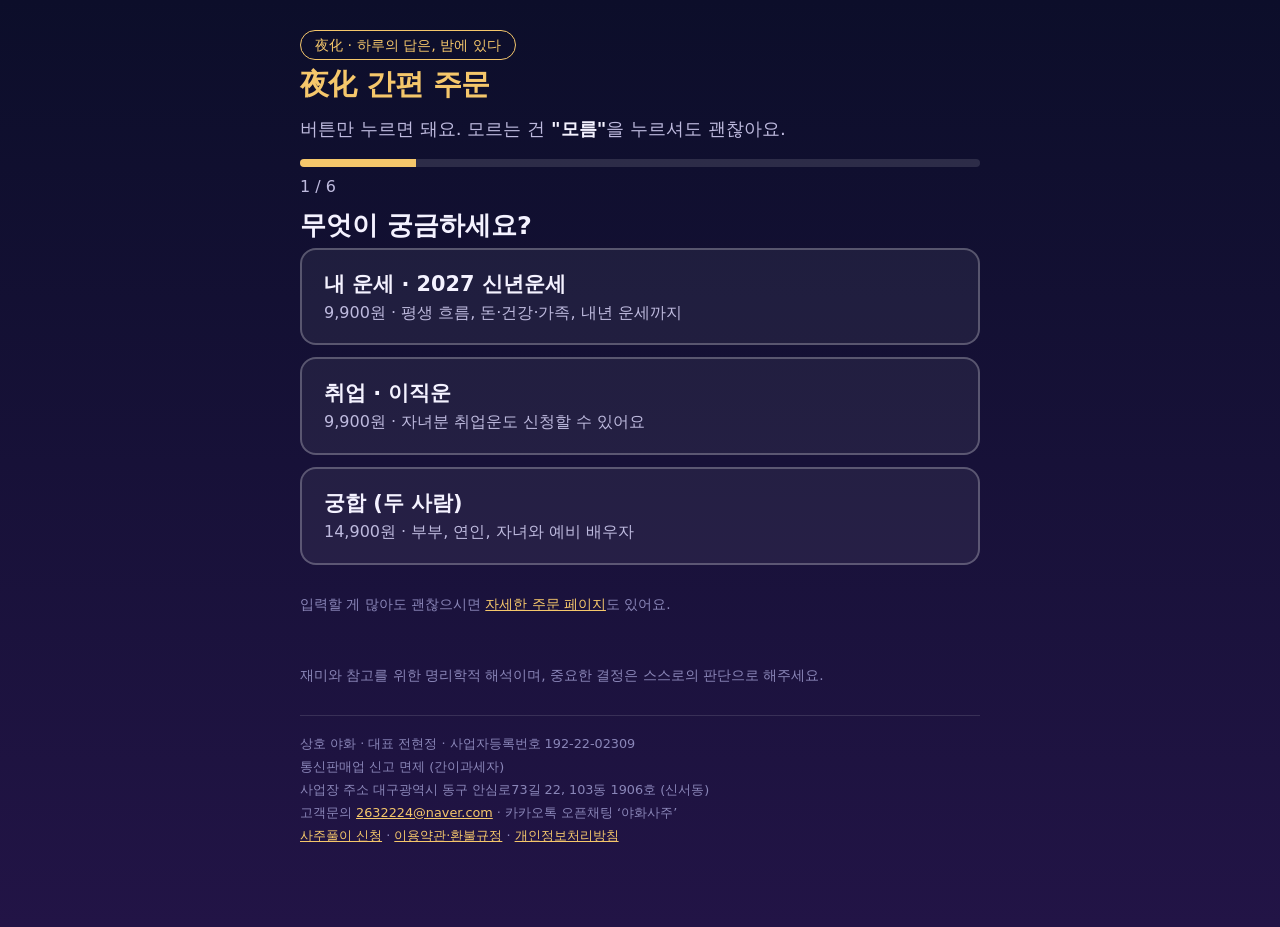
==== easy.html @ 528f25e6 "간편 주문 페이지 (버튼형, 큰 글씨, 이메일 선택) Co-Authored-By: Claude Opus 5.5 <noreply@anthropic.com> Claude-Session" ====
<!doctype html>
<html lang="ko">
<head>
<meta charset="utf-8">
<meta name="viewport" content="width=device-width,initial-scale=1">
<title>夜化 간편 주문 · 야화</title>
<meta name="description" content="버튼만 눌러서 끝내는 夜化 사주풀이 간편 주문">
<link rel="stylesheet" href="style.css">
<style>
main{padding-top:28px;font-size:1.15rem}
h1{font-size:1.8rem}
.q{font-size:1.6rem;font-weight:800;color:var(--text);margin:8px 0 4px;line-height:1.4}
.hint{color:var(--sub);font-size:1.05rem;margin:0 0 14px}
.bar{height:8px;border-radius:99px;background:rgba(255,255,255,.12);margin:14px 0 6px;overflow:hidden}
.bar i{display:block;height:100%;background:var(--gold);width:0;transition:width .3s}
.stepno{color:var(--sub);font-size:1rem}
.pick{display:flex;flex-direction:column;gap:12px}
.pick button{font:inherit;font-size:1.3rem;font-weight:800;text-align:left;padding:20px 22px;border-radius:16px;border:2px solid rgba(255,255,255,.25);background:rgba(255,255,255,.06);color:var(--text);cursor:pointer;line-height:1.35}
.pick button small{display:block;font-size:1rem;font-weight:400;color:var(--sub);margin-top:4px}
.pick button.on{background:var(--gold);color:#1a1440;border-color:var(--gold)}
.pick button.on small{color:#3a2f60}
.two{flex-direction:row}.two button{flex:1;text-align:center}
.big-in{width:100%;font:inherit;font-size:1.35rem;padding:16px;border-radius:14px;border:2px solid rgba(255,255,255,.3);background:rgba(255,255,255,.08);color:var(--text);margin-bottom:12px}
select.big-in option{color:#111}
textarea.big-in{min-height:110px}
.nav{display:flex;gap:10px;margin-top:22px}
.nav button{font:inherit;font-size:1.3rem;font-weight:800;padding:18px;border-radius:16px;border:0;cursor:pointer}
.nav .back{flex:0 0 32%;background:rgba(255,255,255,.12);color:var(--text)}
.nav .next{flex:1;background:var(--gold);color:#1a1440}
.agree{border:2px solid rgba(255,255,255,.25);border-radius:16px;padding:16px 18px}
.agree .all{display:flex;gap:12px;align-items:center;font-size:1.3rem;font-weight:800;color:var(--text);cursor:pointer}
.agree input{width:28px;height:28px;accent-color:#f5c76b;flex:0 0 auto}
.agree ul{margin:12px 0 0;padding-left:1.1em;font-size:1rem}
.err{font-size:1.1rem;text-align:center}
.step{display:none}.step.show{display:block}
.pay{font-size:1.25rem;line-height:1.8}
</style>
</head>
<body>
<main>
  <span class="tag">夜化 · 하루의 답은, 밤에 있다</span>
  <h1>夜化 간편 주문</h1>
  <p style="margin:4px 0 0">버튼만 누르면 돼요. 모르는 건 <strong>"모름"</strong>을 누르셔도 괜찮아요.</p>
  <div class="bar"><i id="bar"></i></div>
  <div class="stepno" id="stepno"></div>

  <!-- 1. 상품 -->
  <section class="step" data-k="prod">
    <div class="q">무엇이 궁금하세요?</div>
    <div class="pick" data-name="prod">
      <button type="button" data-v="종합운">내 운세 · 2027 신년운세<small>9,900원 · 평생 흐름, 돈·건강·가족, 내년 운세까지</small></button>
      <button type="button" data-v="취업·이직운">취업 · 이직운<small>9,900원 · 자녀분 취업운도 신청할 수 있어요</small></button>
      <button type="button" data-v="궁합">궁합 (두 사람)<small>14,900원 · 부부, 연인, 자녀와 예비 배우자</small></button>
    </div>
  </section>

  <!-- 2. 이름·성별 -->
  <section class="step" data-k="me">
    <div class="q" id="meQ">풀이 받으실 분은 누구세요?</div>
    <p class="hint">이름 대신 별명도 좋아요. (예: 큰딸, 순이)</p>
    <input class="big-in" id="nick" maxlength="20" placeholder="이름 또는 별명">
    <div class="pick two" data-name="gender">
      <button type="button" data-v="F">여자</button>
      <button type="button" data-v="M">남자</button>
    </div>
  </section>

  <!-- 3. 생년월일 -->
  <section class="step" data-k="birth">
    <div class="q" id="birthQ">태어난 날을 골라주세요</div>
    <select class="big-in" id="by"></select>
    <div class="inline"><select class="big-in" id="bm"></select><select class="big-in" id="bd"></select></div>
    <div class="pick" data-name="cal">
      <button type="button" data-v="solar">양력이에요</button>
      <button type="button" data-v="lunar">음력이에요</button>
      <button type="button" data-v="unknown">잘 모르겠어요<small>괜찮아요. 오픈채팅에서 같이 확인해 드려요</small></button>
    </div>
  </section>

  <!-- 4. 시간 -->
  <section class="step" data-k="time">
    <div class="q" id="timeQ">태어난 시간을 아세요?</div>
    <p class="hint">몰라도 풀이할 수 있어요.</p>
    <select class="big-in" id="hour"></select>
  </section>

  <!-- 5~7. 궁합 상대 -->
  <section class="step" data-k="p_me" data-gung>
    <div class="q">상대방은 누구세요?</div>
    <input class="big-in" id="pnick" maxlength="20" placeholder="예) 남편, 남자친구, 사위">
    <div class="pick two" data-name="pgender">
      <button type="button" data-v="F">여자</button>
      <button type="button" data-v="M">남자</button>
    </div>
  </section>
  <section class="step" data-k="p_birth" data-gung>
    <div class="q">상대방이 태어난 날</div>
    <select class="big-in" id="py"></select>
    <div class="inline"><select class="big-in" id="pm"></select><select class="big-in" id="pd"></select></div>
    <div class="pick" data-name="pcal">
      <button type="button" data-v="solar">양력이에요</button>
      <button type="button" data-v="lunar">음력이에요</button>
      <button type="button" data-v="unknown">잘 모르겠어요</button>
    </div>
  </section>
  <section class="step" data-k="p_time" data-gung>
    <div class="q">상대방이 태어난 시간</div>
    <select class="big-in" id="phour"></select>
  </section>

  <!-- 8. 질문 -->
  <section class="step" data-k="ask">
    <div class="q">특히 궁금한 게 있으세요?</div>
    <p class="hint">없으면 비워두고 "다음"을 누르세요.</p>
    <textarea class="big-in" id="q" maxlength="120" placeholder="예) 우리 아들 내년에 취업할 수 있을까요?"></textarea>
  </section>

  <!-- 9. 받는 곳 + 동의 -->
  <section class="step" data-k="end">
    <div class="q">풀이를 어디로 보내드릴까요?</div>
    <p class="hint">이메일이 없으면 비워두세요. <strong>카카오톡 오픈채팅으로 보내드려요.</strong></p>
    <input class="big-in" id="email" type="email" placeholder="이메일 (없으면 비워두세요)">
    <div class="agree">
      <label class="all"><input type="checkbox" id="agreeAll"> 아래 내용에 모두 동의해요 (필수)</label>
      <ul>
        <li><a href="terms.html" target="_blank">이용약관</a> 동의</li>
        <li><a href="privacy.html" target="_blank">개인정보 수집·이용 및 국외 이전</a> 동의 (풀이 후 7일 안에 삭제)</li>
        <li>맞춤 제작 콘텐츠라 <strong>발송 후에는 환불이 어려운 점</strong> 확인</li>
      </ul>
    </div>
  </section>

  <!-- 완료 -->
  <section class="step" data-k="done">
    <div class="q">✅ 거의 다 됐어요!</div>
    <ol class="steps pay">
      <li><strong id="payAmount">9,900원</strong>을 보내주세요.<br>
        <span class="sample" style="display:block;margin-top:6px">카카오뱅크 <strong>3333-38-3553064</strong><br>예금주 <strong>전현정</strong></span>
        <button class="btn" type="button" id="copyAcc">계좌번호 복사</button></li>
      <li>아래 버튼을 눌러 <strong>오픈채팅 '야화사주'</strong>에 들어가서, 채팅창을 길게 눌러 <strong>붙여넣기</strong> 해주세요.
        <a class="btn" id="goKakao" href="https://open.kakao.com/o/s6bPNkGh" target="_blank" rel="noopener">주문서 복사하고 오픈채팅 열기</a></li>
      <li>입금이 확인되면 풀이가 완성되는 대로 보내드려요.</li>
    </ol>
    <p class="small">붙여넣기가 안 되면 아래 내용을 길게 눌러 복사해 주세요.</p>
    <pre id="orderText" style="white-space:pre-wrap;background:rgba(255,255,255,.06);padding:12px;border-radius:10px;font-size:1rem"></pre>
  </section>

  <p class="err" id="err"></p>
  <div class="nav" id="nav">
    <button type="button" class="back" id="back">← 이전</button>
    <button type="button" class="next" id="next">다음 →</button>
  </div>

  <p class="small" style="margin-top:28px">입력할 게 많아도 괜찮으시면 <a href="report.html">자세한 주문 페이지</a>도 있어요.</p>
  <footer>
    재미와 참고를 위한 명리학적 해석이며, 중요한 결정은 스스로의 판단으로 해주세요.
    <div data-biz></div>
  </footer>
</main>
<script src="lunar.js"></script>
<script src="biz.js"></script>
<script>
const $ = id => document.getElementById(id);
const ANIMAL = ["원숭이", "닭", "개", "돼지", "쥐", "소", "호랑이", "토끼", "용", "뱀", "말", "양"];
const SIJI = [["모름", "모르겠어요"], ["23:30", "자시 · 밤 11시 반 ~ 새벽 1시 반"], ["01:30", "축시 · 새벽 1시 반 ~ 3시 반"],
  ["03:30", "인시 · 새벽 3시 반 ~ 5시 반"], ["05:30", "묘시 · 새벽 5시 반 ~ 7시 반"], ["07:30", "진시 · 아침 7시 반 ~ 9시 반"],
  ["09:30", "사시 · 오전 9시 반 ~ 11시 반"], ["11:30", "오시 · 낮 11시 반 ~ 1시 반"], ["13:30", "미시 · 낮 1시 반 ~ 3시 반"],
  ["15:30", "신시 · 오후 3시 반 ~ 5시 반"], ["17:30", "유시 · 저녁 5시 반 ~ 7시 반"], ["19:30", "술시 · 저녁 7시 반 ~ 9시 반"],
  ["21:30", "해시 · 밤 9시 반 ~ 11시 반"]];
function fillDate(y, m, d, def) {
  $(y).innerHTML = `<option value="">태어난 해</option>` + Array.from({length: 2012 - 1935}, (_, i) => 2011 - i)
    .map(v => `<option value="${v}">${v}년 (${String(v % 100).padStart(2, "0")}년생 · ${ANIMAL[v % 12]}띠)</option>`).join("");
  $(m).innerHTML = `<option value="">월</option>` + Array.from({length: 12}, (_, i) => `<option value="${i + 1}">${i + 1}월</option>`).join("");
  $(d).innerHTML = `<option value="">일</option>` + Array.from({length: 31}, (_, i) => `<option value="${i + 1}">${i + 1}일</option>`).join("");
  if (def) $(y).value = def;
}
fillDate("by", "bm", "bd", 1970); fillDate("py", "pm", "pd", 1970);
for (const h of ["hour", "phour"]) $(h).innerHTML = SIJI.map(([v, t]) => `<option value="${v}">${t}</option>`).join("");

const val = {};
document.querySelectorAll(".pick").forEach(g => g.addEventListener("click", e => {
  const b = e.target.closest("button"); if (!b) return;
  g.querySelectorAll("button").forEach(x => x.classList.toggle("on", x === b));
  val[g.dataset.name] = b.dataset.v;
  err("");
  if (g.dataset.name === "prod") setTimeout(() => go(1), 250);   // 상품은 누르면 바로 다음
}));

const steps = [...document.querySelectorAll(".step")];
let cur = 0;
const isGung = () => val.prod === "궁합";
const visible = () => steps.filter(s => s.dataset.k !== "done" && (!s.hasAttribute("data-gung") || isGung()));
function err(t) { $("err").textContent = t; $("err").style.display = t ? "block" : "none"; }
function show(i) {
  const vis = visible();
  cur = i;
  steps.forEach(s => s.classList.toggle("show", s === vis[i]));
  $("bar").style.width = `${Math.round((i + 1) / vis.length * 100)}%`;
  $("stepno").textContent = `${i + 1} / ${vis.length}`;
  $("back").style.visibility = i === 0 ? "hidden" : "visible";
  $("next").textContent = i === vis.length - 1 ? "주문서 만들기 ✓" : "다음 →";
  $("nav").style.display = vis[i].dataset.k === "prod" && !val.prod ? "none" : "flex";
  const g = isGung();
  $("meQ").textContent = g ? "먼저, 본인은 누구세요?" : "풀이 받으실 분은 누구세요?";
  $("birthQ").textContent = g ? "본인이 태어난 날" : "태어난 날을 골라주세요";
  $("timeQ").textContent = g ? "본인이 태어난 시간을 아세요?" : "태어난 시간을 아세요?";
  window.scrollTo({top: 0, behavior: "smooth"});
}
function check(k) {
  if (k === "prod" && !val.prod) return "무엇이 궁금한지 골라주세요.";
  if (k === "me" && !$("nick").value.trim()) return "이름이나 별명을 적어주세요.";
  if (k === "me" && !val.gender) return "여자/남자를 골라주세요.";
  if (k === "birth" && !($("by").value && $("bm").value && $("bd").value)) return "태어난 해, 월, 일을 모두 골라주세요.";
  if (k === "birth" && !val.cal) return "양력인지 음력인지 골라주세요. 모르면 '잘 모르겠어요'를 누르세요.";
  if (k === "p_me" && !$("pnick").value.trim()) return "상대방 이름이나 별명을 적어주세요.";
  if (k === "p_me" && !val.pgender) return "상대방 여자/남자를 골라주세요.";
  if (k === "p_birth" && !($("py").value && $("pm").value && $("pd").value)) return "상대방 태어난 해, 월, 일을 골라주세요.";
  if (k === "p_birth" && !val.pcal) return "상대방 양력/음력을 골라주세요.";
  if (k === "end" && $("email").value.trim() && !$("email").checkValidity()) return "이메일 주소를 다시 확인해 주세요.";
  if (k === "end" && !$("agreeAll").checked) return "동의에 체크해 주세요.";
  return "";
}
function go(dir) {
  const vis = visible();
  if (dir > 0) { const m = check(vis[cur].dataset.k); if (m) return err(m); }
  err("");
  if (dir > 0 && cur === vis.length - 1) return finish();
  show(Math.max(0, cur + dir));
}
$("next").onclick = () => go(1);
$("back").onclick = () => go(-1);

const pad = n => String(n).padStart(2, "0");
const calName = c => c === "solar" ? "양력" : c === "lunar" ? "음력" : "양력/음력 모름";
const one = v => v.trim().replace(/\s+/g, " ");
let text = "";
function finish() {
  const now = new Date();
  const id = `YH-${pad(now.getMonth() + 1)}${pad(now.getDate())}-${Math.floor(1000 + Math.random() * 9000)}`;
  const lines = [
    "[夜化 간편 주문]", `주문번호: ${id}`, `상품: ${val.prod}`,
    `이름: ${one($("nick").value)}`, `성별: ${val.gender === "M" ? "남" : "여"}`,
    `생년월일: ${calName(val.cal)} ${$("by").value}-${pad($("bm").value)}-${pad($("bd").value)} (${ANIMAL[$("by").value % 12]}띠)`,
    `시간: ${$("hour").value}`,
  ];
  if (isGung()) lines.push(
    `상대이름: ${one($("pnick").value)}`, `상대성별: ${val.pgender === "M" ? "남" : "여"}`,
    `상대생년월일: ${calName(val.pcal)} ${$("py").value}-${pad($("pm").value)}-${pad($("pd").value)}`,
    `상대시간: ${$("phour").value}`);
  lines.push(`질문: ${one($("q").value) || "전체 흐름이 궁금해요"}`,
    `받는 곳: ${$("email").value.trim() || "카카오톡 오픈채팅"}`,
    `입금자명: ${one($("nick").value).slice(0, 5)}${id.slice(-4)}`);
  text = lines.join("\n");
  $("orderText").textContent = text;
  $("payAmount").textContent = isGung() ? "14,900원" : "9,900원";
  copy(text);
  steps.forEach(s => s.classList.toggle("show", s.dataset.k === "done"));
  $("nav").style.display = "none"; $("stepno").textContent = "마지막 단계"; $("bar").style.width = "100%";
  window.scrollTo({top: 0, behavior: "smooth"});
}
function fallbackCopy(t) {
  const a = document.createElement("textarea"); a.value = t; document.body.appendChild(a); a.select();
  try { document.execCommand("copy"); } catch (e) {} a.remove();
}
function copy(t) {
  if (navigator.clipboard && window.isSecureContext) return navigator.clipboard.writeText(t).catch(() => fallbackCopy(t));
  fallbackCopy(t);
}
$("copyAcc").onclick = () => { copy("3333383553064"); $("copyAcc").textContent = "복사됐어요 ✓"; };
$("goKakao").addEventListener("click", () => copy(text));
show(0);
</script>
</body>
</html>
---- style.css ----
:root{--bg:#0c0e2a;--bg2:#221446;--gold:#f5c76b;--text:#f4f2ff;--sub:#bebade}
*{box-sizing:border-box}
body{margin:0;min-height:100vh;background:linear-gradient(180deg,var(--bg),var(--bg2));color:var(--text);
word-break:keep-all;font-family:"Noto Sans KR",system-ui,-apple-system,"Apple SD Gothic Neo","Malgun Gothic",sans-serif;line-height:1.7}
main{max-width:720px;margin:0 auto;padding:56px 20px 80px}
h1{font-size:2.2rem;margin:0 0 4px;color:var(--gold);letter-spacing:-.02em}
h2{font-size:1.2rem;margin:36px 0 8px;color:var(--gold)}
p,li{color:var(--sub)} strong{color:var(--text)}
.tag{display:inline-block;border:1px solid var(--gold);color:var(--gold);border-radius:999px;padding:2px 14px;font-size:.9rem}
.card{background:rgba(255,255,255,.05);border:1px solid rgba(255,255,255,.1);border-radius:16px;padding:20px 24px;margin-top:24px}
a{color:var(--gold)} footer{margin-top:48px;font-size:.85rem;color:#8a86b8}
.calc{display:flex;flex-wrap:wrap;gap:10px;margin-top:12px}
.calc input{flex:1 1 180px;min-width:0;font:inherit;font-size:1.05rem;padding:12px 14px;border-radius:12px;border:1px solid rgba(255,255,255,.25);background:rgba(255,255,255,.08);color:var(--text)}
.calc button{font:inherit;font-weight:700;padding:12px 20px;border:0;border-radius:12px;background:var(--gold);color:#1a1440;cursor:pointer}
.result{margin-top:18px;display:none}
.result.show{display:block}
.big{font-size:3.4rem;line-height:1.1;color:var(--gold);margin:6px 0}
.small{font-size:.85rem;color:#8a86b8}
.seg{display:inline-flex;border:1px solid rgba(255,255,255,.25);border-radius:12px;overflow:hidden;margin-top:6px}
.seg label{padding:10px 18px;cursor:pointer;color:var(--sub)}
.seg input{position:absolute;opacity:0;pointer-events:none}
.seg input:checked+span{color:#1a1440}
.seg label:has(input:checked){background:var(--gold);color:#1a1440;font-weight:700}
.leap{margin-left:12px;color:var(--sub);font-size:.95rem}
.ymd{display:flex;gap:8px;flex:1 1 260px;min-width:0}
.ymd input,.ymd select{flex:1;min-width:0;font:inherit;font-size:1.05rem;padding:12px 10px;border-radius:12px;border:1px solid rgba(255,255,255,.25);background:rgba(255,255,255,.08);color:var(--text)}
.ymd select option{color:#111}
.err{color:#ff9b8a;margin-top:10px;display:none}
.biz{margin-top:28px;padding-top:16px;border-top:1px solid rgba(255,255,255,.12);font-size:.8rem;color:#8a86b8;line-height:1.8}
.price{font-size:2.2rem;color:var(--gold);font-weight:800;margin:4px 0}
.price small{font-size:.9rem;color:var(--sub);font-weight:400}
ol.steps{padding-left:1.2em} ol.steps li{margin:6px 0}
form .row{margin:14px 0}
form label.t{display:block;font-weight:700;color:var(--text);margin-bottom:6px}
form input[type=text],form input[type=email],form input[type=number],form select,form textarea{width:100%;box-sizing:border-box;font:inherit;font-size:1rem;padding:12px;border-radius:12px;border:1px solid rgba(255,255,255,.25);background:rgba(255,255,255,.08);color:var(--text)}
form select option{color:#111}
form textarea{min-height:110px;resize:vertical}
.inline{display:flex;gap:8px;flex-wrap:wrap}.inline>*{flex:1 1 90px;min-width:0}
.check{display:flex;gap:8px;align-items:flex-start;font-size:.92rem;margin:8px 0;color:var(--sub)}
.btn{display:block;width:100%;font:inherit;font-weight:800;font-size:1.1rem;padding:16px;border:0;border-radius:14px;background:var(--gold);color:#1a1440;cursor:pointer;margin-top:12px;text-align:center;text-decoration:none}
.btn[disabled]{opacity:.55;cursor:not-allowed}
.sample{background:rgba(245,199,107,.08);border-left:3px solid var(--gold);padding:12px 16px;border-radius:8px;color:var(--text)}

.prod{display:flex;gap:8px;flex-wrap:wrap}
.prod label{flex:1 1 0;min-width:0}
.prod input{position:absolute;opacity:0;pointer-events:none}
.prod span{display:block;text-align:center;padding:12px 2px;font-size:.92rem;white-space:nowrap;border-radius:12px;border:1px solid rgba(255,255,255,.25);color:var(--sub);font-weight:700;cursor:pointer}
.prod input:checked+span{background:var(--gold);color:#1a1440;border-color:var(--gold)}
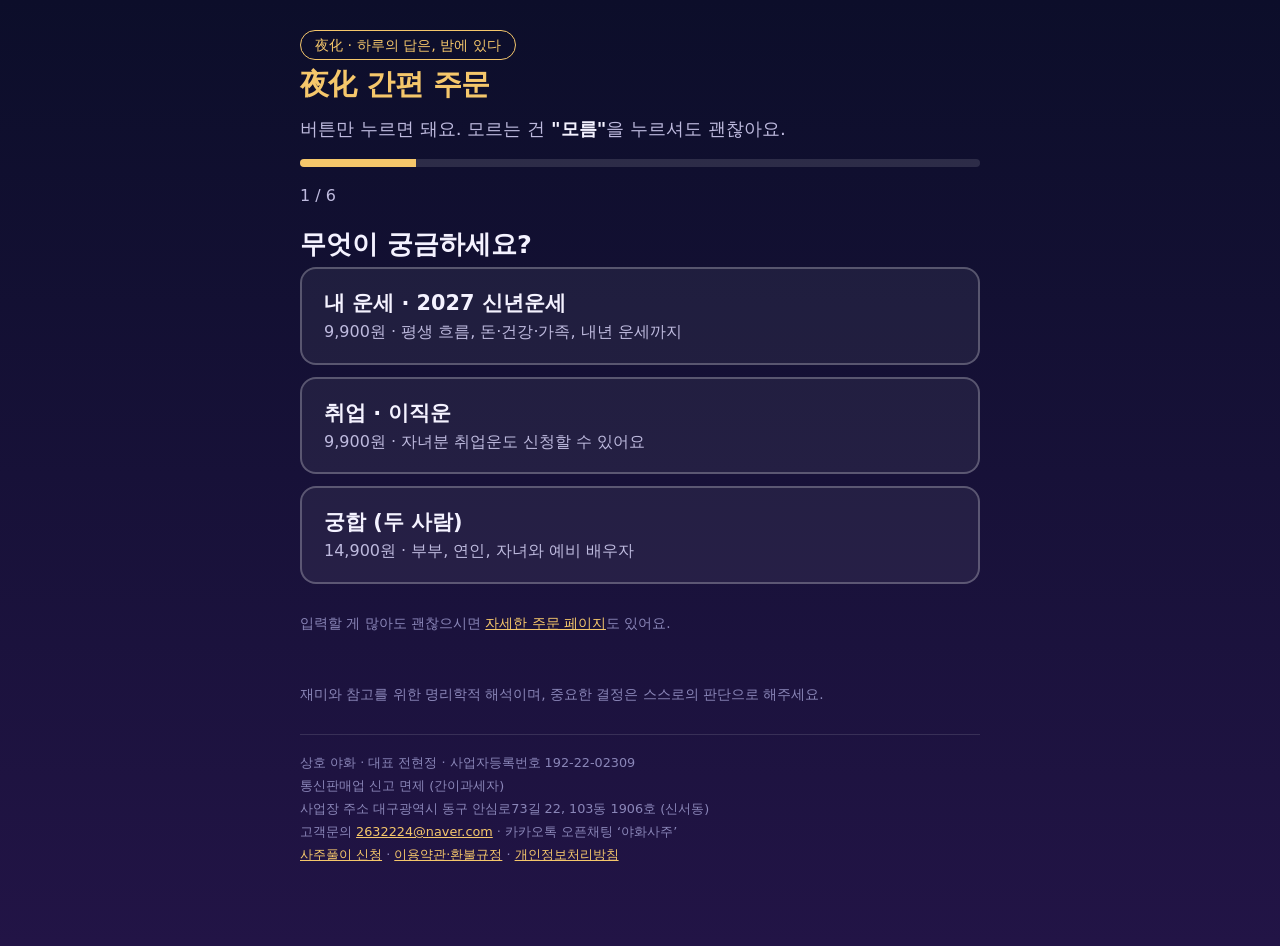
==== commit 4ba99c8f: "간편 주문: 위쪽 이전 버튼·휴대폰 뒤로가기·고치러 가기, 인생의 큰 일 칸 Co-Authored-By: Claude Opus 5.5 <noreply@anthropic.com> C" ====
--- a/easy.html
+++ b/easy.html
@@ -42,7 +42,10 @@
   <h1>夜化 간편 주문</h1>
   <p style="margin:4px 0 0">버튼만 누르면 돼요. 모르는 건 <strong>"모름"</strong>을 누르셔도 괜찮아요.</p>
   <div class="bar"><i id="bar"></i></div>
-  <div class="stepno" id="stepno"></div>
+  <div style="display:flex;justify-content:space-between;align-items:center">
+    <div class="stepno" id="stepno"></div>
+    <button type="button" id="topBack" style="font:inherit;font-size:1.05rem;font-weight:700;padding:8px 16px;border-radius:12px;border:1px solid rgba(255,255,255,.3);background:rgba(255,255,255,.08);color:var(--text);cursor:pointer">← 이전으로</button>
+  </div>
 
   <!-- 1. 상품 -->
   <section class="step" data-k="prod">
@@ -81,7 +84,14 @@
   <section class="step" data-k="time">
     <div class="q" id="timeQ">태어난 시간을 아세요?</div>
     <p class="hint">몰라도 풀이할 수 있어요.</p>
-    <select class="big-in" id="hour"></select>
+    <div class="pick two" data-name="knowt">
+      <button type="button" data-v="no">몰라요</button>
+      <button type="button" data-v="yes">알아요</button>
+    </div>
+    <div id="hourBox" style="display:none;margin-top:14px">
+      <p class="hint" style="margin-bottom:6px">👇 눌러서 태어난 시간을 골라주세요</p>
+      <select class="big-in" id="hour"></select>
+    </div>
   </section>
 
   <!-- 5~7. 궁합 상대 -->
@@ -104,8 +114,15 @@
     </div>
   </section>
   <section class="step" data-k="p_time" data-gung>
-    <div class="q">상대방이 태어난 시간</div>
-    <select class="big-in" id="phour"></select>
+    <div class="q">상대방이 태어난 시간을 아세요?</div>
+    <div class="pick two" data-name="pknowt">
+      <button type="button" data-v="no">몰라요</button>
+      <button type="button" data-v="yes">알아요</button>
+    </div>
+    <div id="phourBox" style="display:none;margin-top:14px">
+      <p class="hint" style="margin-bottom:6px">👇 눌러서 태어난 시간을 골라주세요</p>
+      <select class="big-in" id="phour"></select>
+    </div>
   </section>
 
   <!-- 8. 질문 -->
@@ -113,6 +130,9 @@
     <div class="q">특히 궁금한 게 있으세요?</div>
     <p class="hint">없으면 비워두고 "다음"을 누르세요.</p>
     <textarea class="big-in" id="q" maxlength="120" placeholder="예) 우리 아들 내년에 취업할 수 있을까요?"></textarea>
+    <div class="q" style="font-size:1.35rem;margin-top:18px">인생에서 큰 일이 있었던 해가 있나요?</div>
+    <p class="hint">적어주시면 풀이가 훨씬 정확해져요. 기억나는 것만, 없으면 비워두세요.</p>
+    <textarea class="big-in" id="life" maxlength="200" placeholder="예) 1995년 결혼, 2008년 이사, 2019년 퇴직, 2022년 큰 수술"></textarea>
   </section>
 
   <!-- 9. 받는 곳 + 동의 -->
@@ -133,6 +153,7 @@
   <!-- 완료 -->
   <section class="step" data-k="done">
     <div class="q">✅ 거의 다 됐어요!</div>
+    <button class="btn" type="button" id="fix" style="background:rgba(255,255,255,.12);color:var(--text)">← 잘못 적었어요 (고치러 가기)</button>
     <ol class="steps pay">
       <li><strong id="payAmount">9,900원</strong>을 보내주세요.<br>
         <span class="sample" style="display:block;margin-top:6px">카카오뱅크 <strong>3333-38-3553064</strong><br>예금주 <strong>전현정</strong></span>
@@ -175,7 +196,7 @@
   if (def) $(y).value = def;
 }
 fillDate("by", "bm", "bd", 1970); fillDate("py", "pm", "pd", 1970);
-for (const h of ["hour", "phour"]) $(h).innerHTML = SIJI.map(([v, t]) => `<option value="${v}">${t}</option>`).join("");
+for (const h of ["hour", "phour"]) $(h).innerHTML = `<option value="">여기를 눌러 고르세요</option>` + SIJI.slice(1).map(([v, t]) => `<option value="${v}">${t}</option>`).join("");
 
 const val = {};
 document.querySelectorAll(".pick").forEach(g => g.addEventListener("click", e => {
@@ -183,7 +204,9 @@
   g.querySelectorAll("button").forEach(x => x.classList.toggle("on", x === b));
   val[g.dataset.name] = b.dataset.v;
   err("");
-  if (g.dataset.name === "prod") setTimeout(() => go(1), 250);   // 상품은 누르면 바로 다음
+  if (g.dataset.name === "prod") setTimeout(() => go(1), 250);
+  if (g.dataset.name === "knowt") $("hourBox").style.display = b.dataset.v === "yes" ? "block" : "none";
+  if (g.dataset.name === "pknowt") $("phourBox").style.display = b.dataset.v === "yes" ? "block" : "none";   // 상품은 누르면 바로 다음
 }));
 
 const steps = [...document.querySelectorAll(".step")];
@@ -191,13 +214,17 @@
 const isGung = () => val.prod === "궁합";
 const visible = () => steps.filter(s => s.dataset.k !== "done" && (!s.hasAttribute("data-gung") || isGung()));
 function err(t) { $("err").textContent = t; $("err").style.display = t ? "block" : "none"; }
-function show(i) {
+let fromPop = false;
+function show(i, pop) {
+  fromPop = !!pop;
   const vis = visible();
   cur = i;
   steps.forEach(s => s.classList.toggle("show", s === vis[i]));
   $("bar").style.width = `${Math.round((i + 1) / vis.length * 100)}%`;
   $("stepno").textContent = `${i + 1} / ${vis.length}`;
   $("back").style.visibility = i === 0 ? "hidden" : "visible";
+  $("topBack").style.visibility = i === 0 ? "hidden" : "visible";
+  if (!fromPop) history.pushState({i}, "");
   $("next").textContent = i === vis.length - 1 ? "주문서 만들기 ✓" : "다음 →";
   $("nav").style.display = vis[i].dataset.k === "prod" && !val.prod ? "none" : "flex";
   const g = isGung();
@@ -212,6 +239,10 @@
   if (k === "me" && !val.gender) return "여자/남자를 골라주세요.";
   if (k === "birth" && !($("by").value && $("bm").value && $("bd").value)) return "태어난 해, 월, 일을 모두 골라주세요.";
   if (k === "birth" && !val.cal) return "양력인지 음력인지 골라주세요. 모르면 '잘 모르겠어요'를 누르세요.";
+  if (k === "time" && !val.knowt) return "태어난 시간을 아시는지 골라주세요. 몰라도 괜찮아요.";
+  if (k === "time" && val.knowt === "yes" && !$("hour").value) return "태어난 시간을 골라주세요.";
+  if (k === "p_time" && !val.pknowt) return "상대방 태어난 시간을 아시는지 골라주세요.";
+  if (k === "p_time" && val.pknowt === "yes" && !$("phour").value) return "상대방 태어난 시간을 골라주세요.";
   if (k === "p_me" && !$("pnick").value.trim()) return "상대방 이름이나 별명을 적어주세요.";
   if (k === "p_me" && !val.pgender) return "상대방 여자/남자를 골라주세요.";
   if (k === "p_birth" && !($("py").value && $("pm").value && $("pd").value)) return "상대방 태어난 해, 월, 일을 골라주세요.";
@@ -229,6 +260,14 @@
 }
 $("next").onclick = () => go(1);
 $("back").onclick = () => go(-1);
+$("topBack").onclick = () => go(-1);
+$("fix").onclick = () => { $("nav").style.display = "flex"; show(visible().length - 1); };
+history.replaceState({i: 0}, "");
+window.addEventListener("popstate", e => {   // 휴대폰 '뒤로가기'를 눌러도 이전 질문으로
+  const i = e.state && typeof e.state.i === "number" ? e.state.i : 0;
+  $("nav").style.display = "flex";
+  show(Math.min(i, visible().length - 1), true);
+});
 
 const pad = n => String(n).padStart(2, "0");
 const calName = c => c === "solar" ? "양력" : c === "lunar" ? "음력" : "양력/음력 모름";
@@ -241,13 +280,15 @@
     "[夜化 간편 주문]", `주문번호: ${id}`, `상품: ${val.prod}`,
     `이름: ${one($("nick").value)}`, `성별: ${val.gender === "M" ? "남" : "여"}`,
     `생년월일: ${calName(val.cal)} ${$("by").value}-${pad($("bm").value)}-${pad($("bd").value)} (${ANIMAL[$("by").value % 12]}띠)`,
-    `시간: ${$("hour").value}`,
+    `시간: ${val.knowt === "yes" ? $("hour").value + " (" + $("hour").selectedOptions[0].text.split(" · ")[0] + ")" : "모름"}`,
   ];
   if (isGung()) lines.push(
     `상대이름: ${one($("pnick").value)}`, `상대성별: ${val.pgender === "M" ? "남" : "여"}`,
     `상대생년월일: ${calName(val.pcal)} ${$("py").value}-${pad($("pm").value)}-${pad($("pd").value)}`,
-    `상대시간: ${$("phour").value}`);
+    `상대시간: ${val.pknowt === "yes" ? $("phour").value + " (" + $("phour").selectedOptions[0].text.split(" · ")[0] + ")" : "모름"}`);
+  const life = one($("life").value);
   lines.push(`질문: ${one($("q").value) || "전체 흐름이 궁금해요"}`,
+    `상황: ${life ? "[인생의 큰 일] " + life : "-"}`,
     `받는 곳: ${$("email").value.trim() || "카카오톡 오픈채팅"}`,
     `입금자명: ${one($("nick").value).slice(0, 5)}${id.slice(-4)}`);
   text = lines.join("\n");
@@ -256,6 +297,8 @@
   copy(text);
   steps.forEach(s => s.classList.toggle("show", s.dataset.k === "done"));
   $("nav").style.display = "none"; $("stepno").textContent = "마지막 단계"; $("bar").style.width = "100%";
+  $("topBack").style.visibility = "hidden";
+  history.pushState({i: visible().length - 1, done: 1}, "");
   window.scrollTo({top: 0, behavior: "smooth"});
 }
 function fallbackCopy(t) {
@@ -268,7 +311,7 @@
 }
 $("copyAcc").onclick = () => { copy("3333383553064"); $("copyAcc").textContent = "복사됐어요 ✓"; };
 $("goKakao").addEventListener("click", () => copy(text));
-show(0);
+show(0, true);
 </script>
 </body>
 </html>
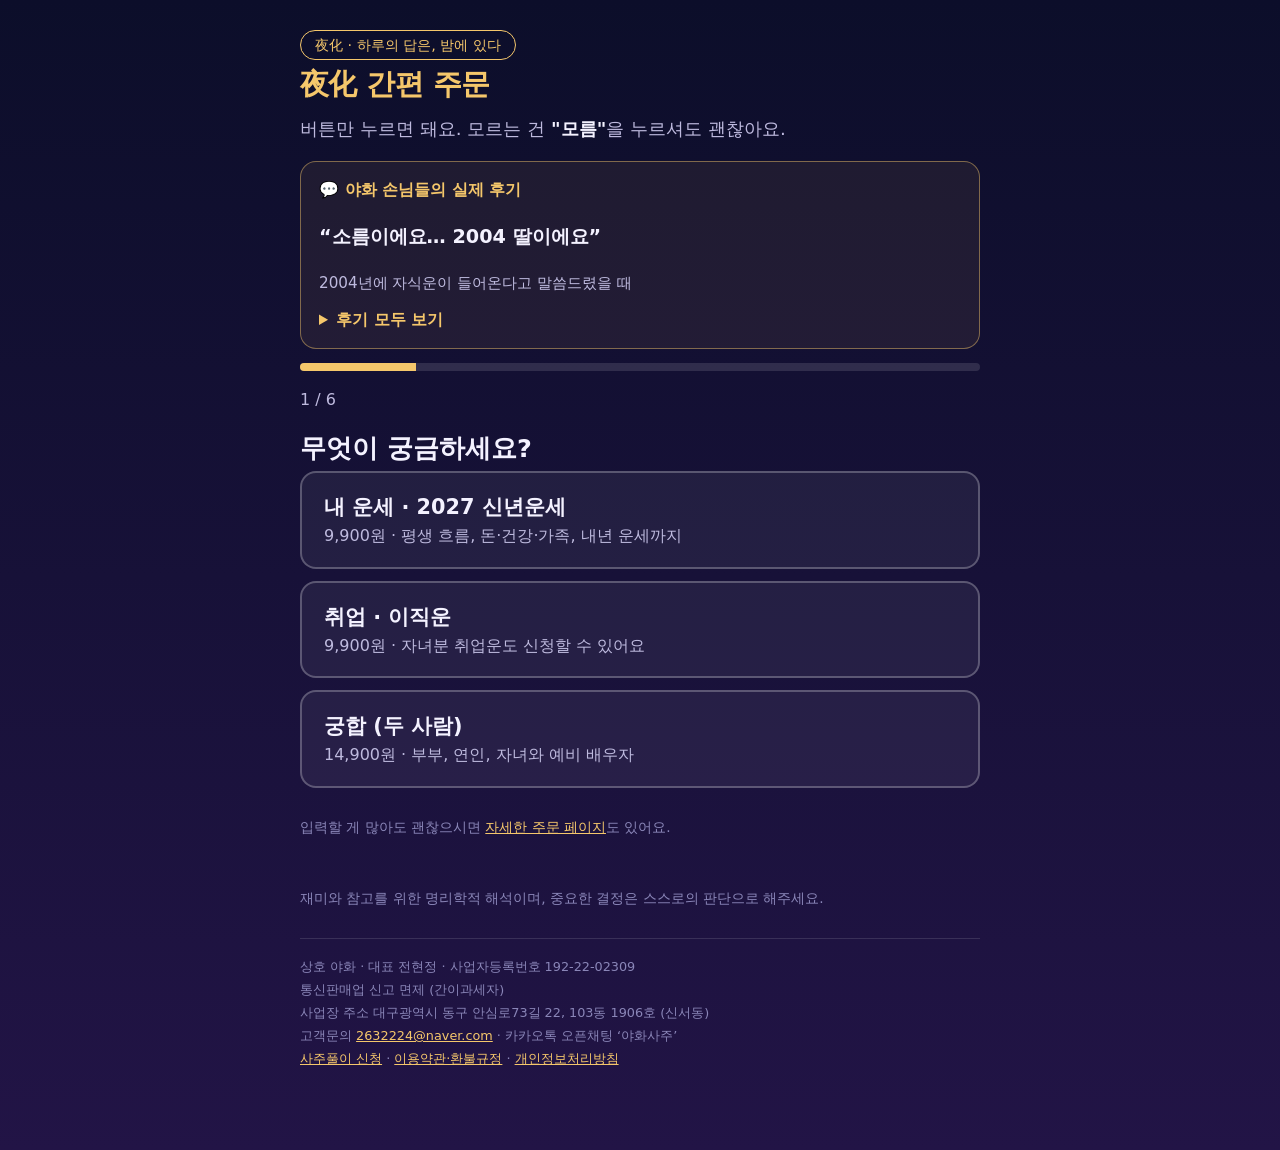
==== commit e6d580bb: "간편 주문: 실제 후기 칸 Co-Authored-By: Claude Opus 5.5 <noreply@anthropic.com> Claude-Session: https://claud" ====
--- a/easy.html
+++ b/easy.html
@@ -34,6 +34,13 @@
 .err{font-size:1.1rem;text-align:center}
 .step{display:none}.step.show{display:block}
 .pay{font-size:1.25rem;line-height:1.8}
+.rv{margin:16px 0 4px;border:1px solid rgba(245,199,107,.45);border-radius:16px;padding:14px 18px;background:rgba(245,199,107,.07)}
+.rv-h{font-size:1rem;color:var(--gold);font-weight:800;margin-bottom:6px}
+.rv-q{font-size:1.2rem;color:var(--text);font-weight:700;line-height:1.5;min-height:3em;display:flex;align-items:center;transition:opacity .4s}
+.rv-c{font-size:.95rem;color:var(--sub);margin-top:4px}
+.rv details{margin-top:10px}.rv summary{cursor:pointer;color:var(--gold);font-weight:700;font-size:1rem}
+.rv ul{list-style:none;padding:0;margin:10px 0 0}.rv li{padding:10px 0;border-top:1px solid rgba(255,255,255,.1)}
+.rv li b{display:block;color:var(--text);font-size:1.1rem}.rv li span{font-size:.95rem;color:var(--sub)}
 </style>
 </head>
 <body>
@@ -41,6 +48,12 @@
   <span class="tag">夜化 · 하루의 답은, 밤에 있다</span>
   <h1>夜化 간편 주문</h1>
   <p style="margin:4px 0 0">버튼만 누르면 돼요. 모르는 건 <strong>"모름"</strong>을 누르셔도 괜찮아요.</p>
+  <div class="rv" id="rv">
+    <div class="rv-h">💬 야화 손님들의 실제 후기</div>
+    <div class="rv-q" id="rvq"></div>
+    <div class="rv-c" id="rvc"></div>
+    <details><summary>후기 모두 보기</summary><ul id="rvl"></ul></details>
+  </div>
   <div class="bar"><i id="bar"></i></div>
   <div style="display:flex;justify-content:space-between;align-items:center">
     <div class="stepno" id="stepno"></div>
@@ -156,7 +169,7 @@
     <button class="btn" type="button" id="fix" style="background:rgba(255,255,255,.12);color:var(--text)">← 잘못 적었어요 (고치러 가기)</button>
     <ol class="steps pay">
       <li><strong id="payAmount">9,900원</strong>을 보내주세요.<br>
-        <span class="sample" style="display:block;margin-top:6px">카카오뱅크 <strong>3333-38-3553064</strong><br>예금주 <strong>전현정</strong></span>
+        <span class="sample" style="display:block;margin-top:6px">카카오뱅크 <strong>3333-38-3553064</strong><br>예금주 <strong>야화사주</strong></span>
         <button class="btn" type="button" id="copyAcc">계좌번호 복사</button></li>
       <li>아래 버튼을 눌러 <strong>오픈채팅 '야화사주'</strong>에 들어가서, 채팅창을 길게 눌러 <strong>붙여넣기</strong> 해주세요.
         <a class="btn" id="goKakao" href="https://open.kakao.com/o/s6bPNkGh" target="_blank" rel="noopener">주문서 복사하고 오픈채팅 열기</a></li>
@@ -313,5 +326,24 @@
 $("goKakao").addEventListener("click", () => copy(text));
 show(0, true);
 </script>
+<script>
+const REVIEWS = [   // 손님이 실제로 한 말 그대로 (이름은 넣지 않음)
+  ["“소름이에요… 2004 딸이에요”", "2004년에 자식운이 들어온다고 말씀드렸을 때"],
+  ["“어떻게 아셨는지.. 깜놀입니다”", "지나온 인생의 큰일이 있던 해를 짚었을 때"],
+  ["“말씀주신 대로 운이 좋고 잘 풀렸습니다~”", "몇 달 뒤 다시 연락 주신 손님 · 조심하라던 일도 무사히"],
+  ["“해주신 모든 말들 제 얘기예요ㅠ”", "요즘 마음고생을 짚어드렸을 때"],
+  ["“정확하시네요 ㅎㅎ”", "돈이냐 승진이냐, 갈림길에서의 선택을 맞췄을 때"],
+  ["“진짜 모이면 쓸 일 생기는 거 진짜… 적금이라도 하나 해야겠어요”", "돈이 새는 이유를 말씀드렸을 때"],
+  ["“너무 잘 맞추시는 것 같아 깜놀했습니다”", "상담을 마치며"],
+  ["“돈 주고 보는 것보다 훨씬 잘 보세요~”", "상담을 마치며"],
+];
+(function () {
+  const q = document.getElementById("rvq"), c = document.getElementById("rvc");
+  document.getElementById("rvl").innerHTML = REVIEWS.map(([a, b]) => `<li><b>${a}</b><span>${b}</span></li>`).join("");
+  let i = 0;
+  function show() { q.style.opacity = 0; setTimeout(() => { q.textContent = REVIEWS[i][0]; c.textContent = REVIEWS[i][1]; q.style.opacity = 1; i = (i + 1) % REVIEWS.length; }, 300); }
+  show(); setInterval(show, 4500);
+})();
+</script>
 </body>
 </html>
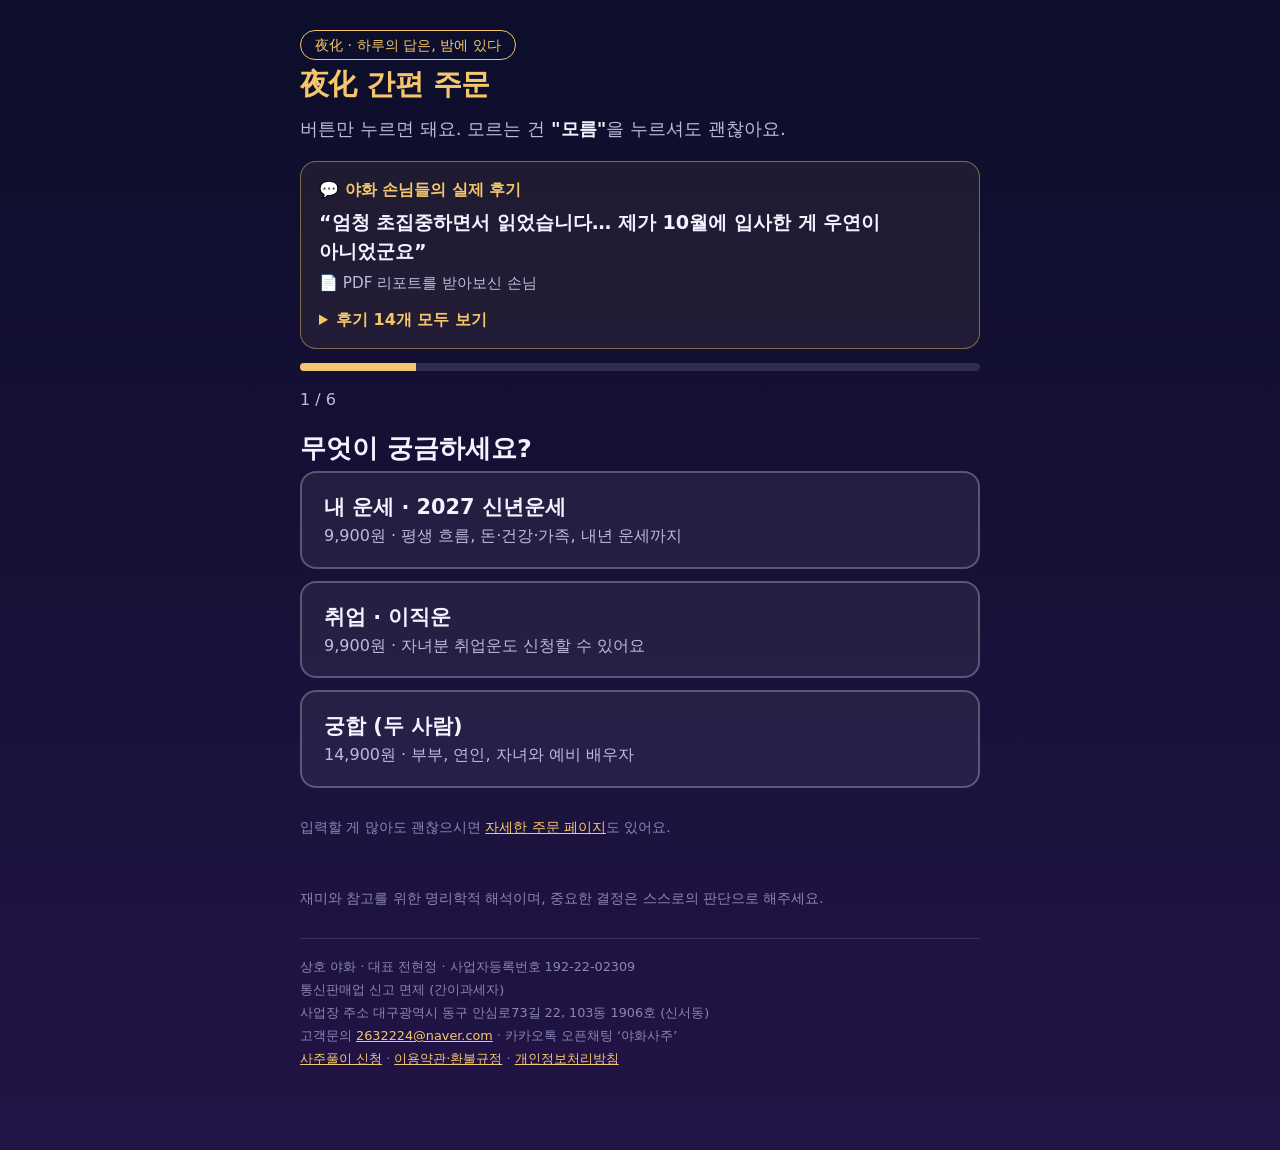
==== commit 37c5a6a3: "후기 추가 (리포트 후기 포함 14개) Co-Authored-By: Claude Opus 5.5 <noreply@anthropic.com> Claude-Session: https:" ====
--- a/easy.html
+++ b/easy.html
@@ -52,7 +52,7 @@
     <div class="rv-h">💬 야화 손님들의 실제 후기</div>
     <div class="rv-q" id="rvq"></div>
     <div class="rv-c" id="rvc"></div>
-    <details><summary>후기 모두 보기</summary><ul id="rvl"></ul></details>
+    <details><summary>후기 14개 모두 보기</summary><ul id="rvl"></ul></details>
   </div>
   <div class="bar"><i id="bar"></i></div>
   <div style="display:flex;justify-content:space-between;align-items:center">
@@ -328,7 +328,13 @@
 </script>
 <script>
 const REVIEWS = [   // 손님이 실제로 한 말 그대로 (이름은 넣지 않음)
+  ["“엄청 초집중하면서 읽었습니다… 제가 10월에 입사한 게 우연이 아니었군요”", "📄 PDF 리포트를 받아보신 손님"],
+  ["“정말 용하신 것 같습니다”", "📄 PDF 리포트를 받아보신 손님"],
+  ["“2027년 결혼감이 오신다고 하셔서 안심이 되네요”", "📄 PDF 리포트를 받아보신 손님"],
+  ["“제가 누군지 알고 얘기하는 거 맞죠?”", "성향과 고민을 짚어드렸을 때"],
   ["“소름이에요… 2004 딸이에요”", "2004년에 자식운이 들어온다고 말씀드렸을 때"],
+  ["“잘 읽어봤어요, 맞는 말씀이시네요”", "📄 PDF 리포트를 받아보신 손님"],
+  ["“속이 후련해진 거 같네요”", "결혼 고민 상담을 마치고"],
   ["“어떻게 아셨는지.. 깜놀입니다”", "지나온 인생의 큰일이 있던 해를 짚었을 때"],
   ["“말씀주신 대로 운이 좋고 잘 풀렸습니다~”", "몇 달 뒤 다시 연락 주신 손님 · 조심하라던 일도 무사히"],
   ["“해주신 모든 말들 제 얘기예요ㅠ”", "요즘 마음고생을 짚어드렸을 때"],
